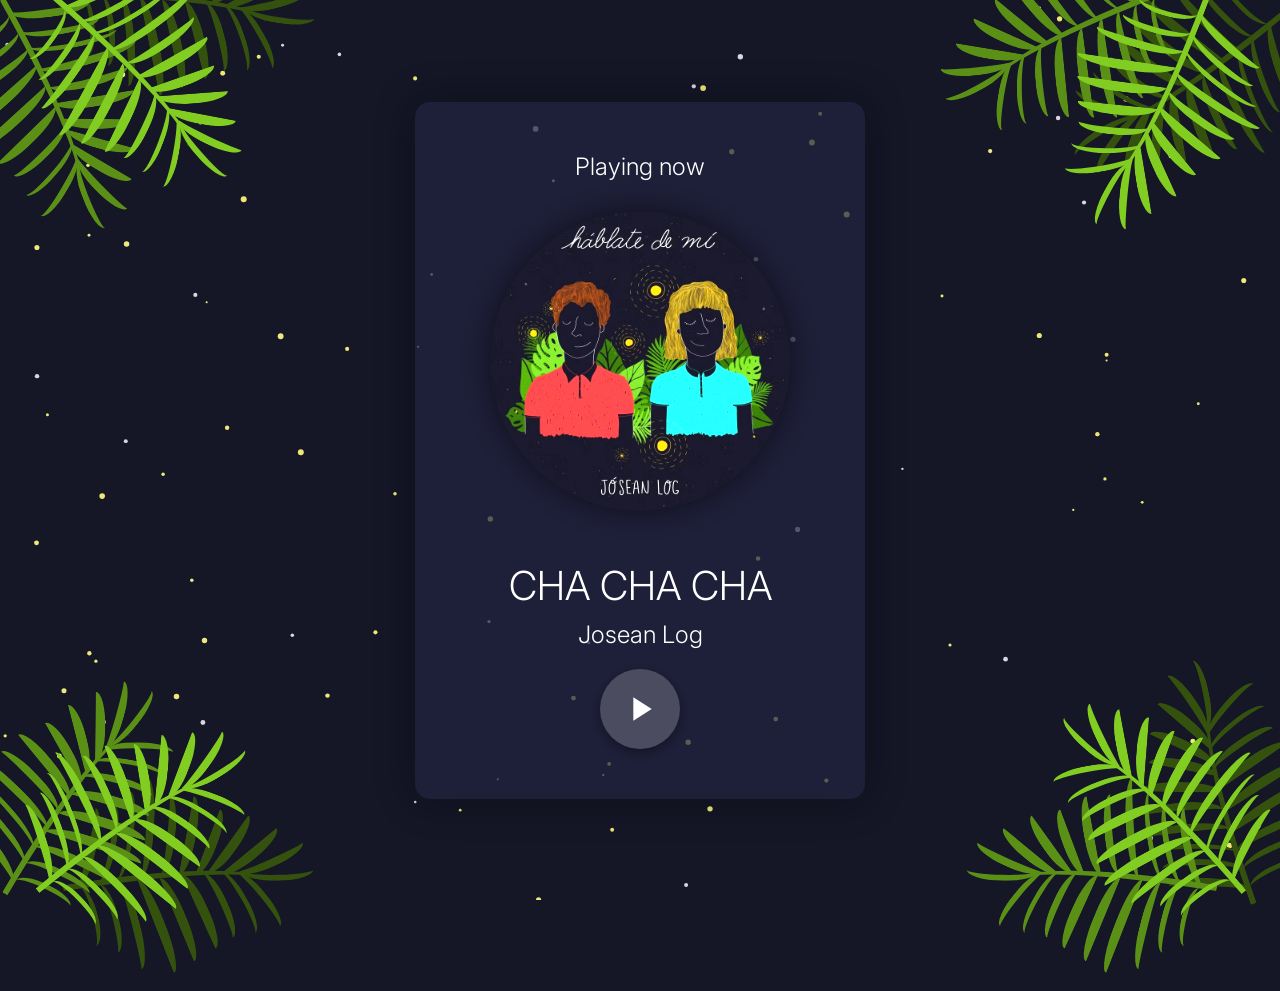
==== cancion/Joseanlog.html @ 3112f9dd "medio crudo" ====
<!DOCTYPE html>
<html lang="es">
<head>
  <meta charset="UTF-8">
  <meta name="viewport" content="width=device-width, initial-scale=1.0">
  <link rel="icon" href="../flowers.png" type="image/x-icon" />
  <title>Flores Amarillas</title>
  <style>
    @import url('https://fonts.googleapis.com/css2?family=Inter:ital,opsz,wght@0,14..32,100..900;1,14..32,100..900&family=Montserrat:ital,wght@0,100..900;1,100..900&display=swap');
    * {
        margin: 0;
        padding: 0;
        box-sizing: border-box;
        font-family: 'Inter', sans-serif;
    }

    :root {
        --green: #82cd21;
    }

    body {
        overflow: hidden;
        width: 100%;
        height: 100vh;
        background: #151626;

        display: flex;
        justify-content: center;
        align-items: center;
    }

    .hojas-container {
        width: 100%;
        height: 100%;
        position: relative;
        animation: scale-down 2s ease-out;
    }

    #canvas {
        position: absolute;
        top: 0;
        left: 0;
        width: 100%;
        height: 100%;
        z-index: -5;
    }

    .main {
        width: 100%;
        height: 100%;
        position: absolute;
        top: 0;
        left: 0;
        z-index: 1000;
        display: flex;
        justify-content: center;
        align-items: center;
    }
  </style>

  <style>
    .disc {
        width: 15vw;
        height: 15vw;
        min-height: 300px;
        min-width: 300px;
        border-radius: 50%;
        background: #151626;
        overflow: hidden;
        box-shadow: 0 0 25px rgba(0, 0, 0, 0.5);

        animation: rotation 30s linear infinite;

    }


    @keyframes rotation {
        0% {
            transform: rotate(0deg);
        }
        100% {
            transform: rotate(360deg);
        }
        
    }

    .disc img {
        filter: brightness(1.2);
        width: 100%;
        height: 100%;
        object-fit: cover;
    }

    .reproductor {
        display: flex;
        justify-content: center;
        align-items: center;
        flex-direction: column;
 
        position: relative;
        width: 23%;
        min-width: 450px;
        padding: 50px;
        background: #22233fb6;
        box-sizing: border-box;
        border-radius: 15px;
        box-shadow: 0 0 40px rgba(0, 0, 0, 0.3);

        text-align: center;
    }

    .reproductor h1 {
        color: white;
        font-size: 2.5em;
        margin-bottom: 10px;
        font-weight: 300;
    }

    .reproductor p{
        color: white;
        font-size: 1.5em;
        font-weight: 300;
    }

    .reproductor p:first-child {
        margin-bottom: 30px;
    }

    .info {
        margin-top: 50px;
    }

    .control-btn {
        background: #ffffff33;
        color: white;
        border: none;
        width: 80px;
        margin-top: 20px;
        height: 80px;
        border-radius: 50%;
        font-size: 1.2em;
        cursor: pointer;
        transition: all 0.3s ease;
        display: flex;
        justify-content: center;
        align-items: center;
        box-shadow: 0 4px 10px rgba(0, 0, 0, 0.3);
    }

    .control-btn:hover {
        background: #6bac15;
        transform: scale(1.05);
    }

    .control-btn:active {
        transform: scale(0.95);
    }

    .play-icon, .pause-icon {
        position: absolute;
        transition: opacity 0.3s ease, transform 0.3s ease;
    }

    .play-icon {
        opacity: 0;
        transform: scale(1.5);
    }

    .pause-icon {
        opacity: 1;
        transform: scale(1.8);
    }

    .control-btn.paused .play-icon {
        opacity: 1;
        transform: scale(2);
    }

    .control-btn.paused .pause-icon {
        opacity: 0;
        transform: scale(1.5);
    }
  </style>

  <style>
    .hoja {
        width: 30px;
        height: 200px;
        border-radius: 100% 0 0 0;
        border-left: 6px solid var(--green);
        position: relative;
        transform-origin: left bottom;
    }

    .hojita {
        width: 70px;
        height: 20px;
        border-radius: 50%;
        border-top: 6px solid var(--green);
        position: absolute;
    }

    .hojita-1 {
        top: -25px;
        left: -20px;
        transform: rotate(98deg);
    }

    .hojita-2 {
        top: -20px;
        left: -35px;
        border-top-width: 8px;
        transform: rotate(75deg);
    }

    .hojita-3 {
        left: -45px;
        border-top-width: 10px;
        transform: rotate(60deg);
    }

    .hojita-4 {
        width: 70px;
        top: 20px;
        left: -55px;
        border-top-width: 10px;
        transform: rotate(45deg);
    }

    .hojita-5 {
        top: 40px;
        left: -60px;
        border-top-width: 10px;
        transform: rotate(30deg);
    }

    .hojita-6 {
        width: 80px;
        top: 60px;
        left: -75px;
        border-top-width: 10px;
        transform: rotate(20deg);
    }

    .hojita-7 {
        width: 80px;
        top: 80px;
        left: -80px;
        border-top-width: 8px;
        transform: rotate(15deg);
    }

    .hojita-8 {
        width:100px;
        top: 100px;
        left: -100px;
        border-radius: 100%;
        border-top-width: 8px;
        transform: rotate(13deg);
    }

    .hojita-9 {
        width: 90px;
        top: 122px;
        left: -90px;
        border-top-width: 5px;
        transform: rotate(18deg);
    }

    .hojita-10 {
        width: 80px;
        top: 140px;
        left: -80px;
        border-top-width: 6px;
        transform: rotate(20deg);
    }

    .hojita-11 {
        width: 80px;
        top: 160px;
        left: -80px;
        border-top-width: 8px;
        transform: rotate(22deg);
    }

    .hojita-12 {
        top: 0px;
        left: 5px;
        transform: rotate(-30deg);
    }

    .hojita-13 {
        top: 20px;
        left: 5px;
        border-top-width: 5px;
        transform: rotate(-20deg);
    }

    .hojita-14 {
        top: 40px;
        left: 5px;
        border-top-width: 7px;
        transform: rotate(-15deg);
    }

    .hojita-15 {
        width: 80px;
        top: 60px;
        left: 3px;
        border-top-width: 10px;
        transform: rotate(-15deg);
    }

    .hojita-16 {
        width: 90px;
        top: 83px;
        left: 2px;
        border-top-width: 10px;
        transform: rotate(-13deg);
    }

    .hojita-17 {
        width: 100px;
        top: 105px;
        left: 0px;
        border-top-width: 10px;
        transform: rotate(-12deg);
    }

    .hojita-18 {
        width: 90px;
        top: 130px;
        left: 0px;
        border-top-width: 8px;
        transform: rotate(-5deg);
    }

    .hojita-19 {
        width: 70px;
        top: 150px;
        left: 0px;
        border-top-width: 6px;
        transform: rotate(-5deg);
    }

    .hojita-20 {
        width: 60px;
        top: 170px;
        left: 0px;
        border-top-width: 5px;
        transform: rotate(-5deg);
    }
  </style>

  <style>
    /* arriba a la izq */
    .hoja-1 {
        position: absolute;
        transform-origin: center bottom;
        top: -195px;
        left: -23px;
        transform: rotate(150deg);
        filter: brightness(0.7);
        z-index: -1;
    }

    .hoja-2 {
        position: absolute;
        transform-origin: center bottom;
        top: -195px;
        left: 30px;
        transform: rotate(130deg);
        z-index: 10
    }

    .hoja-3 {
        position: absolute;
        transform-origin: center bottom;
        top: -195px;
        left: 50px;
        transform: rotate(90deg);
        filter: brightness(0.4);
        z-index: -2;
    }

    /* arriba a la der */
    .hoja-4 {
        position: absolute;
        transform-origin: center bottom;
        top: -195px;
        right: -10px;
        transform: rotate(230deg);
        filter: brightness(0.4);
        z-index: -2;
    }

    .hoja-5 {
        position: absolute;
        transform-origin: center bottom;
        top: -205px;
        right: 70px;
        transform: rotate(200deg);
        z-index: 10;
    }

    .hoja-6 {
        position: absolute;
        transform-origin: center bottom;
        top: -200px;
        right: 90px;
        transform: rotate(250deg) scaleX(-1);
        filter: brightness(0.7);
        z-index: -1;
    }

    /* abajo a la izq */
    .hoja-7 {
        position: absolute;
        transform-origin: center bottom;
        bottom: 0px;
        left: 0px;
        transform: rotate(30deg);
        filter: brightness(0.7);
        z-index: -1;
    }

    .hoja-8 {
        position: absolute;
        transform-origin: center bottom;
        bottom: 0px;
        left: 30px;
        transform: rotate(50deg);
        z-index: 10;
    }

    .hoja-9 {
        position: absolute;
        transform-origin: center bottom;
        bottom: 0px;
        left: 50px;
        transform: rotate(80deg);
        filter: brightness(0.4);
        z-index: -2;
    }

    /* abajo a la der */
    .hoja-10 {
        position: absolute;
        transform-origin: center bottom;
        bottom: 0px;
        right: 0px;
        transform: rotate(-20deg);
        filter: brightness(0.4);
        z-index: -2;
    }

    .hoja-11 {
        position: absolute;
        transform-origin: center bottom;
        bottom: 0px;
        right: 30px;
        transform: rotate(-40deg) scaleX(-1);
        z-index: 10;
    }

    .hoja-12 {
        position: absolute;
        transform-origin: center bottom;
        bottom: 0px;
        right: 50px;
        transform: rotate(-80deg) scaleX(-1);
        filter: brightness(0.7);
        z-index: -1;
    }


    @keyframes scale-down {
        0% {
            transform: scale(3);
        }
        100% {
            transform: scale(1);
        }
    }
  </style>
</head>
<body>
    <audio id="musicPlayer" autoplay loop>
        <source src="Jósean Log - Háblate de Mí (Full EP).mp3" type="audio/mp3">
        Tu navegador no soporta el elemento de audio.
    </audio>
    <div class="main">
        <div class="reproductor">
            <p>Playing now</p>
            <div class="disc">
                <img src="hablate_de_mi.avif" alt="">
            </div>
            <div class="info">
                <h1>CHA CHA CHA</h1>
                <p>Josean Log</p>
            </div>
            <button id="playPauseBtn" class="control-btn">
                <svg class="play-icon" width="20" height="20" viewBox="0 0 24 24" fill="none" xmlns="http://www.w3.org/2000/svg">
                  <path d="M8 5V19L19 12L8 5Z" fill="white"/>
                </svg>
                <svg class="pause-icon" width="20" height="20" viewBox="0 0 24 24" fill="none" xmlns="http://www.w3.org/2000/svg">
                  <path d="M6 4H10V20H6V4ZM14 4H18V20H14V4Z" fill="white"/>
                </svg>
              </button>
        </div>
    </div>

    <script>
        // Elementos del DOM
        const musicPlayer = document.getElementById('musicPlayer');
        const playPauseBtn = document.getElementById('playPauseBtn');
        const disc = document.querySelector('.disc');
        
        // Estado de reproducción
        let isPlaying = true;
        let animationPaused = false;
        
        // Función para pausar/reproducir
        playPauseBtn.addEventListener('click', function() {
            if (isPlaying) {
            // Pausar música
            musicPlayer.pause();
            // Pausar animación
            disc.style.animationPlayState = 'paused';
            // Pausar animación de hojas
            animationPaused = true;
            // Cambiar estado visual del botón
            playPauseBtn.classList.add('paused');
            } else {
            // Reproducir música
            musicPlayer.play();
            // Reanudar animación
            disc.style.animationPlayState = 'running';
            // Reanudar animación de hojas
            animationPaused = false;
            // Cambiar estado visual del botón
            playPauseBtn.classList.remove('paused');
            }
            // Cambiar estado
            isPlaying = !isPlaying;
        });
    
        // poner en play lueog de 0.5 segundos si no se ha puesto
        setTimeout(() => {
            playPauseBtn.click();
        }, 200);
    </script>

    <canvas
        id = "canvas"
    ></canvas>
    <div class="hojas-container"> 
        <div class="hoja-1">
            <div class="hoja">
                <!-- top -->
                <div class="hojita hojita-1"></div>

                <!-- left -->
                <div class="hojita hojita-2"></div>
                <div class="hojita hojita-3"></div>
                <div class="hojita hojita-4"></div>
                <div class="hojita hojita-5"></div>
                <div class="hojita hojita-6"></div>
                <div class="hojita hojita-7"></div>
                <div class="hojita hojita-8"></div>
                <div class="hojita hojita-9"></div>
                <div class="hojita hojita-10"></div>
                <div class="hojita hojita-11"></div>

                <!-- right -->
                <div class="hojita hojita-12"></div>
                <div class="hojita hojita-13"></div>
                <div class="hojita hojita-14"></div>
                <div class="hojita hojita-15"></div>
                <div class="hojita hojita-16"></div>
                <div class="hojita hojita-17"></div>
                <div class="hojita hojita-18"></div>
                <div class="hojita hojita-19"></div>
                <div class="hojita hojita-20"></div>
            </div>
        </div>

        <div class="hoja-2">
            <div class="hoja">
                <!-- top -->
                <div class="hojita hojita-1"></div>

                <!-- left -->
                <div class="hojita hojita-2"></div>
                <div class="hojita hojita-3"></div>
                <div class="hojita hojita-4"></div>
                <div class="hojita hojita-5"></div>
                <div class="hojita hojita-6"></div>
                <div class="hojita hojita-7"></div>
                <div class="hojita hojita-8"></div>
                <div class="hojita hojita-9"></div>
                <div class="hojita hojita-10"></div>
                <div class="hojita hojita-11"></div>

                <!-- right -->
                <div class="hojita hojita-12"></div>
                <div class="hojita hojita-13"></div>
                <div class="hojita hojita-14"></div>
                <div class="hojita hojita-15"></div>
                <div class="hojita hojita-16"></div>
                <div class="hojita hojita-17"></div>
                <div class="hojita hojita-18"></div>
                <div class="hojita hojita-19"></div>
                <div class="hojita hojita-20"></div>
            </div>
        </div>

        <div class="hoja-3">
            <div class="hoja">
                <!-- top -->
                <div class="hojita hojita-1"></div>

                <!-- left -->
                <div class="hojita hojita-2"></div>
                <div class="hojita hojita-3"></div>
                <div class="hojita hojita-4"></div>
                <div class="hojita hojita-5"></div>
                <div class="hojita hojita-6"></div>
                <div class="hojita hojita-7"></div>
                <div class="hojita hojita-8"></div>
                <div class="hojita hojita-9"></div>
                <div class="hojita hojita-10"></div>
                <div class="hojita hojita-11"></div>

                <!-- right -->
                <div class="hojita hojita-12"></div>
                <div class="hojita hojita-13"></div>
                <div class="hojita hojita-14"></div>
                <div class="hojita hojita-15"></div>
                <div class="hojita hojita-16"></div>
                <div class="hojita hojita-17"></div>
                <div class="hojita hojita-18"></div>
                <div class="hojita hojita-19"></div>
                <div class="hojita hojita-20"></div>
            </div>
        </div>

        <div class="hoja-4">
            <div class="hoja">
                <!-- top -->
                <div class="hojita hojita-1"></div>

                <!-- left -->
                <div class="hojita hojita-2"></div>
                <div class="hojita hojita-3"></div>
                <div class="hojita hojita-4"></div>
                <div class="hojita hojita-5"></div>
                <div class="hojita hojita-6"></div>
                <div class="hojita hojita-7"></div>
                <div class="hojita hojita-8"></div>
                <div class="hojita hojita-9"></div>
                <div class="hojita hojita-10"></div>
                <div class="hojita hojita-11"></div>

                <!-- right -->
                <div class="hojita hojita-12"></div>
                <div class="hojita hojita-13"></div>
                <div class="hojita hojita-14"></div>
                <div class="hojita hojita-15"></div>
                <div class="hojita hojita-16"></div>
                <div class="hojita hojita-17"></div>
                <div class="hojita hojita-18"></div>
                <div class="hojita hojita-19"></div>
                <div class="hojita hojita-20"></div>
            </div>
        </div>

        <div class="hoja-5">
            <div class="hoja">
                <!-- top -->
                <div class="hojita hojita-1"></div>

                <!-- left -->
                <div class="hojita hojita-2"></div>
                <div class="hojita hojita-3"></div>
                <div class="hojita hojita-4"></div>
                <div class="hojita hojita-5"></div>
                <div class="hojita hojita-6"></div>
                <div class="hojita hojita-7"></div>
                <div class="hojita hojita-8"></div>
                <div class="hojita hojita-9"></div>
                <div class="hojita hojita-10"></div>
                <div class="hojita hojita-11"></div>

                <!-- right -->
                <div class="hojita hojita-12"></div>
                <div class="hojita hojita-13"></div>
                <div class="hojita hojita-14"></div>
                <div class="hojita hojita-15"></div>
                <div class="hojita hojita-16"></div>
                <div class="hojita hojita-17"></div>
                <div class="hojita hojita-18"></div>
                <div class="hojita hojita-19"></div>
                <div class="hojita hojita-20"></div>
            </div>
        </div>

        <div class="hoja-6">
            <div class="hoja">
                <!-- top -->
                <div class="hojita hojita-1"></div>

                <!-- left -->
                <div class="hojita hojita-2"></div>
                <div class="hojita hojita-3"></div>
                <div class="hojita hojita-4"></div>
                <div class="hojita hojita-5"></div>
                <div class="hojita hojita-6"></div>
                <div class="hojita hojita-7"></div>
                <div class="hojita hojita-8"></div>
                <div class="hojita hojita-9"></div>
                <div class="hojita hojita-10"></div>
                <div class="hojita hojita-11"></div>

                <!-- right -->
                <div class="hojita hojita-12"></div>
                <div class="hojita hojita-13"></div>
                <div class="hojita hojita-14"></div>
                <div class="hojita hojita-15"></div>
                <div class="hojita hojita-16"></div>
                <div class="hojita hojita-17"></div>
                <div class="hojita hojita-18"></div>
                <div class="hojita hojita-19"></div>
                <div class="hojita hojita-20"></div>
            </div>
        </div>

        <div class="hoja-7">
            <div class="hoja">
                <!-- top -->
                <div class="hojita hojita-1"></div>

                <!-- left -->
                <div class="hojita hojita-2"></div>
                <div class="hojita hojita-3"></div>
                <div class="hojita hojita-4"></div>
                <div class="hojita hojita-5"></div>
                <div class="hojita hojita-6"></div>
                <div class="hojita hojita-7"></div>
                <div class="hojita hojita-8"></div>
                <div class="hojita hojita-9"></div>
                <div class="hojita hojita-10"></div>
                <div class="hojita hojita-11"></div>

                <!-- right -->
                <div class="hojita hojita-12"></div>
                <div class="hojita hojita-13"></div>
                <div class="hojita hojita-14"></div>
                <div class="hojita hojita-15"></div>
                <div class="hojita hojita-16"></div>
                <div class="hojita hojita-17"></div>
                <div class="hojita hojita-18"></div>
                <div class="hojita hojita-19"></div>
                <div class="hojita hojita-20"></div>
            </div>
        </div>

        <div class="hoja-8">
            <div class="hoja">
                <!-- top -->
                <div class="hojita hojita-1"></div>

                <!-- left -->
                <div class="hojita hojita-2"></div>
                <div class="hojita hojita-3"></div>
                <div class="hojita hojita-4"></div>
                <div class="hojita hojita-5"></div>
                <div class="hojita hojita-6"></div>
                <div class="hojita hojita-7"></div>
                <div class="hojita hojita-8"></div>
                <div class="hojita hojita-9"></div>
                <div class="hojita hojita-10"></div>
                <div class="hojita hojita-11"></div>

                <!-- right -->
                <div class="hojita hojita-12"></div>
                <div class="hojita hojita-13"></div>
                <div class="hojita hojita-14"></div>
                <div class="hojita hojita-15"></div>
                <div class="hojita hojita-16"></div>
                <div class="hojita hojita-17"></div>
                <div class="hojita hojita-18"></div>
                <div class="hojita hojita-19"></div>
                <div class="hojita hojita-20"></div>
            </div>
        </div>

        <div class="hoja-9">
            <div class="hoja">
                <!-- top -->
                <div class="hojita hojita-1"></div>

                <!-- left -->
                <div class="hojita hojita-2"></div>
                <div class="hojita hojita-3"></div>
                <div class="hojita hojita-4"></div>
                <div class="hojita hojita-5"></div>
                <div class="hojita hojita-6"></div>
                <div class="hojita hojita-7"></div>
                <div class="hojita hojita-8"></div>
                <div class="hojita hojita-9"></div>
                <div class="hojita hojita-10"></div>
                <div class="hojita hojita-11"></div>

                <!-- right -->
                <div class="hojita hojita-12"></div>
                <div class="hojita hojita-13"></div>
                <div class="hojita hojita-14"></div>
                <div class="hojita hojita-15"></div>
                <div class="hojita hojita-16"></div>
                <div class="hojita hojita-17"></div>
                <div class="hojita hojita-18"></div>
                <div class="hojita hojita-19"></div>
                <div class="hojita hojita-20"></div>
            </div>
        </div>

        <div class="hoja-10">
            <div class="hoja">
                <!-- top -->
                <div class="hojita hojita-1"></div>

                <!-- left -->
                <div class="hojita hojita-2"></div>
                <div class="hojita hojita-3"></div>
                <div class="hojita hojita-4"></div>
                <div class="hojita hojita-5"></div>
                <div class="hojita hojita-6"></div>
                <div class="hojita hojita-7"></div>
                <div class="hojita hojita-8"></div>
                <div class="hojita hojita-9"></div>
                <div class="hojita hojita-10"></div>
                <div class="hojita hojita-11"></div>

                <!-- right -->
                <div class="hojita hojita-12"></div>
                <div class="hojita hojita-13"></div>
                <div class="hojita hojita-14"></div>
                <div class="hojita hojita-15"></div>
                <div class="hojita hojita-16"></div>
                <div class="hojita hojita-17"></div>
                <div class="hojita hojita-18"></div>
                <div class="hojita hojita-19"></div>
                <div class="hojita hojita-20"></div>
            </div>
        </div>

        <div class="hoja-11">
            <div class="hoja">
                <!-- top -->
                <div class="hojita hojita-1"></div>

                <!-- left -->
                <div class="hojita hojita-2"></div>
                <div class="hojita hojita-3"></div>
                <div class="hojita hojita-4"></div>
                <div class="hojita hojita-5"></div>
                <div class="hojita hojita-6"></div>
                <div class="hojita hojita-7"></div>
                <div class="hojita hojita-8"></div>
                <div class="hojita hojita-9"></div>
                <div class="hojita hojita-10"></div>
                <div class="hojita hojita-11"></div>

                <!-- right -->
                <div class="hojita hojita-12"></div>
                <div class="hojita hojita-13"></div>
                <div class="hojita hojita-14"></div>
                <div class="hojita hojita-15"></div>
                <div class="hojita hojita-16"></div>
                <div class="hojita hojita-17"></div>
                <div class="hojita hojita-18"></div>
                <div class="hojita hojita-19"></div>
                <div class="hojita hojita-20"></div>
            </div>
        </div>

        <div class="hoja-12">
            <div class="hoja">
                <!-- top -->
                <div class="hojita hojita-1"></div>

                <!-- left -->
                <div class="hojita hojita-2"></div>
                <div class="hojita hojita-3"></div>
                <div class="hojita hojita-4"></div>
                <div class="hojita hojita-5"></div>
                <div class="hojita hojita-6"></div>
                <div class="hojita hojita-7"></div>
                <div class="hojita hojita-8"></div>
                <div class="hojita hojita-9"></div>
                <div class="hojita hojita-10"></div>
                <div class="hojita hojita-11"></div>

                <!-- right -->
                <div class="hojita hojita-12"></div>
                <div class="hojita hojita-13"></div>
                <div class="hojita hojita-14"></div>
                <div class="hojita hojita-15"></div>
                <div class="hojita hojita-16"></div>
                <div class="hojita hojita-17"></div>
                <div class="hojita hojita-18"></div>
                <div class="hojita hojita-19"></div>
                <div class="hojita hojita-20"></div>
            </div>
        </div>
    </div>

    <script>
        // Guardar estilos originales cuando cargue la página
        setTimeout(() => {
            // Seleccionar todas las hojas
            const hojas = document.querySelectorAll('[class^="hoja-"]');

            // Variables para controlar la animación
            let angulo = 0;
            const amplitud = 5; // Amplitud del movimiento en grados
            const velocidad = 0.02; // Velocidad de la oscilación

            // Almacenar las transformaciones originales de cada hoja
            const transformacionesOriginales = Array.from(hojas).map(hoja => {
            const estilo = window.getComputedStyle(hoja);
            console.log(estilo);
            return estilo.transform !== 'none' ? estilo.transform : '';
            });

            console.log(transformacionesOriginales);

            // Función para animar las hojas
            function animarHojas() {
            // Calcular el valor de oscilación basado en seno (entre -1 y 1) * amplitud
            const oscilacion = Math.sin(angulo) * amplitud;
            
            // Para cada hoja
            hojas.forEach((hoja, index) => {
                const transformOriginal = transformacionesOriginales[index];
                
                // Aplicar la transformación original más la oscilación
                if (transformOriginal) {
                hoja.style.transform = `${transformOriginal} rotate(${oscilacion}deg)`;
                } else {
                hoja.style.transform = `rotate(${oscilacion}deg)`;
                }
            });
            
            // Incrementar el ángulo para la próxima animación
            angulo += velocidad;
            
            // Continuar el loop de animación
            requestAnimationFrame(animarHojas);
            }


            setTimeout(animarHojas, 100);
        }, 1000);
    </script>


    <script>
        const canvas = document.getElementById('canvas');
        const ctx = canvas.getContext('2d');


        class Particle {
            constructor(x, y, minRadius, maxRadius, color, changeSpeed) {
                this.x = x;
                this.y = y;
                this.radius = Math.random() * (maxRadius - minRadius) + minRadius;
                this.color = color;
                this.changeSpeed = changeSpeed;
                this.maxRadius = maxRadius;
                this.minRadius = minRadius;
            }

            update() {
                this.draw();
                this.radius += this.changeSpeed;
                if (this.radius > this.maxRadius || this.radius < this.minRadius) {
                    this.changeSpeed = -this.changeSpeed;
                }
            }

            draw() {
                ctx.beginPath();
                ctx.arc(this.x, this.y, this.radius, 0, Math.PI * 2);
                ctx.fillStyle = this.color;
                ctx.fill();
            }
        }


        const particles = [];
        const colors = ['#eee776', '#d6d7df', '#eaea7d']

        function init() {
            for (let i = 0; i < 100; i++) {
                const x = Math.random() * canvas.width;
                const y = Math.random() * canvas.height;
                const minRadius = 1;
                const maxRadius = 3;
                const color = colors[Math.floor(Math.random() * colors.length)];
                const changeSpeed = Math.random() * 0.5;
                particles.push(new Particle(x, y, minRadius, maxRadius, color, changeSpeed));
            }
        }

        function animate() {
            ctx.clearRect(0, 0, canvas.width, canvas.height);
            particles.forEach(particle => {
                particle.update();
            });
            requestAnimationFrame(animate);
        }

        canvas.width = window.innerWidth;
        canvas.height = window.innerHeight;

        window.addEventListener('resize', () => {
            canvas.width = window.innerWidth;
            canvas.height = window.innerHeight;
            particles.length = 0;
            init();
        });

        init();
        animate();

    </script>


</body>
</html>
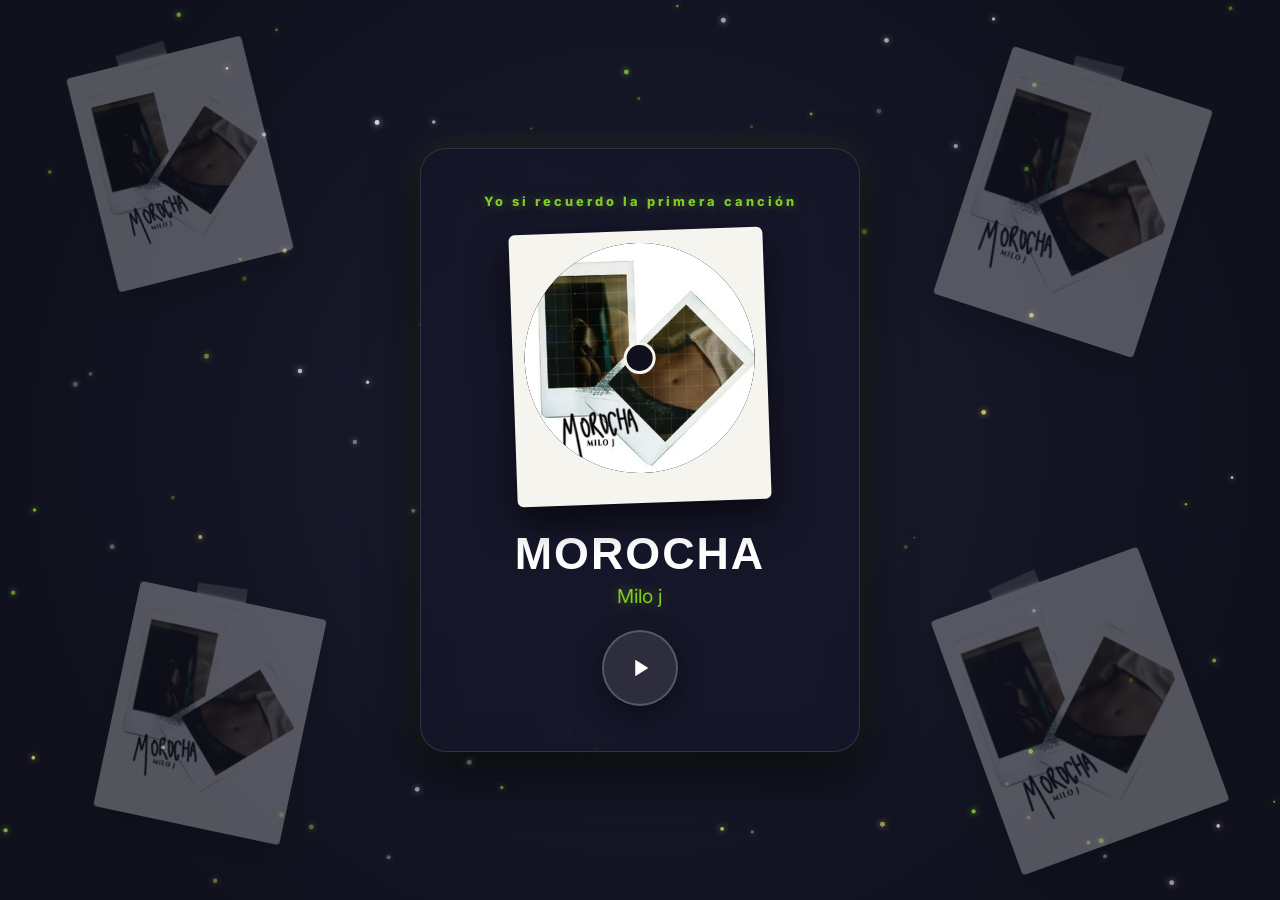
==== commit c16232c9: "fin" ====
--- a/cancion/Joseanlog.html
+++ b/cancion/Joseanlog.html
@@ -4,1039 +4,77 @@
   <meta charset="UTF-8">
   <meta name="viewport" content="width=device-width, initial-scale=1.0">
   <link rel="icon" href="../flowers.png" type="image/x-icon" />
-  <title>Flores Amarillas</title>
-  <style>
-    @import url('https://fonts.googleapis.com/css2?family=Inter:ital,opsz,wght@0,14..32,100..900;1,14..32,100..900&family=Montserrat:ital,wght@0,100..900;1,100..900&display=swap');
-    * {
-        margin: 0;
-        padding: 0;
-        box-sizing: border-box;
-        font-family: 'Inter', sans-serif;
-    }
-
-    :root {
-        --green: #82cd21;
-    }
-
-    body {
-        overflow: hidden;
-        width: 100%;
-        height: 100vh;
-        background: #151626;
-
-        display: flex;
-        justify-content: center;
-        align-items: center;
-    }
-
-    .hojas-container {
-        width: 100%;
-        height: 100%;
-        position: relative;
-        animation: scale-down 2s ease-out;
-    }
-
-    #canvas {
-        position: absolute;
-        top: 0;
-        left: 0;
-        width: 100%;
-        height: 100%;
-        z-index: -5;
-    }
-
-    .main {
-        width: 100%;
-        height: 100%;
-        position: absolute;
-        top: 0;
-        left: 0;
-        z-index: 1000;
-        display: flex;
-        justify-content: center;
-        align-items: center;
-    }
-  </style>
-
-  <style>
-    .disc {
-        width: 15vw;
-        height: 15vw;
-        min-height: 300px;
-        min-width: 300px;
-        border-radius: 50%;
-        background: #151626;
-        overflow: hidden;
-        box-shadow: 0 0 25px rgba(0, 0, 0, 0.5);
-
-        animation: rotation 30s linear infinite;
-
-    }
-
-
-    @keyframes rotation {
-        0% {
-            transform: rotate(0deg);
-        }
-        100% {
-            transform: rotate(360deg);
-        }
-        
-    }
-
-    .disc img {
-        filter: brightness(1.2);
-        width: 100%;
-        height: 100%;
-        object-fit: cover;
-    }
-
-    .reproductor {
-        display: flex;
-        justify-content: center;
-        align-items: center;
-        flex-direction: column;
- 
-        position: relative;
-        width: 23%;
-        min-width: 450px;
-        padding: 50px;
-        background: #22233fb6;
-        box-sizing: border-box;
-        border-radius: 15px;
-        box-shadow: 0 0 40px rgba(0, 0, 0, 0.3);
-
-        text-align: center;
-    }
-
-    .reproductor h1 {
-        color: white;
-        font-size: 2.5em;
-        margin-bottom: 10px;
-        font-weight: 300;
-    }
-
-    .reproductor p{
-        color: white;
-        font-size: 1.5em;
-        font-weight: 300;
-    }
-
-    .reproductor p:first-child {
-        margin-bottom: 30px;
-    }
-
-    .info {
-        margin-top: 50px;
-    }
-
-    .control-btn {
-        background: #ffffff33;
-        color: white;
-        border: none;
-        width: 80px;
-        margin-top: 20px;
-        height: 80px;
-        border-radius: 50%;
-        font-size: 1.2em;
-        cursor: pointer;
-        transition: all 0.3s ease;
-        display: flex;
-        justify-content: center;
-        align-items: center;
-        box-shadow: 0 4px 10px rgba(0, 0, 0, 0.3);
-    }
-
-    .control-btn:hover {
-        background: #6bac15;
-        transform: scale(1.05);
-    }
-
-    .control-btn:active {
-        transform: scale(0.95);
-    }
-
-    .play-icon, .pause-icon {
-        position: absolute;
-        transition: opacity 0.3s ease, transform 0.3s ease;
-    }
-
-    .play-icon {
-        opacity: 0;
-        transform: scale(1.5);
-    }
-
-    .pause-icon {
-        opacity: 1;
-        transform: scale(1.8);
-    }
-
-    .control-btn.paused .play-icon {
-        opacity: 1;
-        transform: scale(2);
-    }
-
-    .control-btn.paused .pause-icon {
-        opacity: 0;
-        transform: scale(1.5);
-    }
-  </style>
-
-  <style>
-    .hoja {
-        width: 30px;
-        height: 200px;
-        border-radius: 100% 0 0 0;
-        border-left: 6px solid var(--green);
-        position: relative;
-        transform-origin: left bottom;
-    }
-
-    .hojita {
-        width: 70px;
-        height: 20px;
-        border-radius: 50%;
-        border-top: 6px solid var(--green);
-        position: absolute;
-    }
-
-    .hojita-1 {
-        top: -25px;
-        left: -20px;
-        transform: rotate(98deg);
-    }
-
-    .hojita-2 {
-        top: -20px;
-        left: -35px;
-        border-top-width: 8px;
-        transform: rotate(75deg);
-    }
-
-    .hojita-3 {
-        left: -45px;
-        border-top-width: 10px;
-        transform: rotate(60deg);
-    }
-
-    .hojita-4 {
-        width: 70px;
-        top: 20px;
-        left: -55px;
-        border-top-width: 10px;
-        transform: rotate(45deg);
-    }
-
-    .hojita-5 {
-        top: 40px;
-        left: -60px;
-        border-top-width: 10px;
-        transform: rotate(30deg);
-    }
-
-    .hojita-6 {
-        width: 80px;
-        top: 60px;
-        left: -75px;
-        border-top-width: 10px;
-        transform: rotate(20deg);
-    }
-
-    .hojita-7 {
-        width: 80px;
-        top: 80px;
-        left: -80px;
-        border-top-width: 8px;
-        transform: rotate(15deg);
-    }
-
-    .hojita-8 {
-        width:100px;
-        top: 100px;
-        left: -100px;
-        border-radius: 100%;
-        border-top-width: 8px;
-        transform: rotate(13deg);
-    }
-
-    .hojita-9 {
-        width: 90px;
-        top: 122px;
-        left: -90px;
-        border-top-width: 5px;
-        transform: rotate(18deg);
-    }
-
-    .hojita-10 {
-        width: 80px;
-        top: 140px;
-        left: -80px;
-        border-top-width: 6px;
-        transform: rotate(20deg);
-    }
-
-    .hojita-11 {
-        width: 80px;
-        top: 160px;
-        left: -80px;
-        border-top-width: 8px;
-        transform: rotate(22deg);
-    }
-
-    .hojita-12 {
-        top: 0px;
-        left: 5px;
-        transform: rotate(-30deg);
-    }
-
-    .hojita-13 {
-        top: 20px;
-        left: 5px;
-        border-top-width: 5px;
-        transform: rotate(-20deg);
-    }
-
-    .hojita-14 {
-        top: 40px;
-        left: 5px;
-        border-top-width: 7px;
-        transform: rotate(-15deg);
-    }
-
-    .hojita-15 {
-        width: 80px;
-        top: 60px;
-        left: 3px;
-        border-top-width: 10px;
-        transform: rotate(-15deg);
-    }
-
-    .hojita-16 {
-        width: 90px;
-        top: 83px;
-        left: 2px;
-        border-top-width: 10px;
-        transform: rotate(-13deg);
-    }
-
-    .hojita-17 {
-        width: 100px;
-        top: 105px;
-        left: 0px;
-        border-top-width: 10px;
-        transform: rotate(-12deg);
-    }
-
-    .hojita-18 {
-        width: 90px;
-        top: 130px;
-        left: 0px;
-        border-top-width: 8px;
-        transform: rotate(-5deg);
-    }
-
-    .hojita-19 {
-        width: 70px;
-        top: 150px;
-        left: 0px;
-        border-top-width: 6px;
-        transform: rotate(-5deg);
-    }
-
-    .hojita-20 {
-        width: 60px;
-        top: 170px;
-        left: 0px;
-        border-top-width: 5px;
-        transform: rotate(-5deg);
-    }
-  </style>
-
-  <style>
-    /* arriba a la izq */
-    .hoja-1 {
-        position: absolute;
-        transform-origin: center bottom;
-        top: -195px;
-        left: -23px;
-        transform: rotate(150deg);
-        filter: brightness(0.7);
-        z-index: -1;
-    }
-
-    .hoja-2 {
-        position: absolute;
-        transform-origin: center bottom;
-        top: -195px;
-        left: 30px;
-        transform: rotate(130deg);
-        z-index: 10
-    }
-
-    .hoja-3 {
-        position: absolute;
-        transform-origin: center bottom;
-        top: -195px;
-        left: 50px;
-        transform: rotate(90deg);
-        filter: brightness(0.4);
-        z-index: -2;
-    }
-
-    /* arriba a la der */
-    .hoja-4 {
-        position: absolute;
-        transform-origin: center bottom;
-        top: -195px;
-        right: -10px;
-        transform: rotate(230deg);
-        filter: brightness(0.4);
-        z-index: -2;
-    }
-
-    .hoja-5 {
-        position: absolute;
-        transform-origin: center bottom;
-        top: -205px;
-        right: 70px;
-        transform: rotate(200deg);
-        z-index: 10;
-    }
-
-    .hoja-6 {
-        position: absolute;
-        transform-origin: center bottom;
-        top: -200px;
-        right: 90px;
-        transform: rotate(250deg) scaleX(-1);
-        filter: brightness(0.7);
-        z-index: -1;
-    }
-
-    /* abajo a la izq */
-    .hoja-7 {
-        position: absolute;
-        transform-origin: center bottom;
-        bottom: 0px;
-        left: 0px;
-        transform: rotate(30deg);
-        filter: brightness(0.7);
-        z-index: -1;
-    }
-
-    .hoja-8 {
-        position: absolute;
-        transform-origin: center bottom;
-        bottom: 0px;
-        left: 30px;
-        transform: rotate(50deg);
-        z-index: 10;
-    }
-
-    .hoja-9 {
-        position: absolute;
-        transform-origin: center bottom;
-        bottom: 0px;
-        left: 50px;
-        transform: rotate(80deg);
-        filter: brightness(0.4);
-        z-index: -2;
-    }
-
-    /* abajo a la der */
-    .hoja-10 {
-        position: absolute;
-        transform-origin: center bottom;
-        bottom: 0px;
-        right: 0px;
-        transform: rotate(-20deg);
-        filter: brightness(0.4);
-        z-index: -2;
-    }
-
-    .hoja-11 {
-        position: absolute;
-        transform-origin: center bottom;
-        bottom: 0px;
-        right: 30px;
-        transform: rotate(-40deg) scaleX(-1);
-        z-index: 10;
-    }
-
-    .hoja-12 {
-        position: absolute;
-        transform-origin: center bottom;
-        bottom: 0px;
-        right: 50px;
-        transform: rotate(-80deg) scaleX(-1);
-        filter: brightness(0.7);
-        z-index: -1;
-    }
-
-
-    @keyframes scale-down {
-        0% {
-            transform: scale(3);
-        }
-        100% {
-            transform: scale(1);
-        }
-    }
-  </style>
+  <title>Milo j - Morocha</title>
+  
+  <link rel="preconnect" href="https://fonts.googleapis.com">
+  <link rel="preconnect" href="https://fonts.gstatic.com" crossorigin>
+  <link href="https://fonts.googleapis.com/css2?family=Inter:wght@300;400;600;800&family=Permanent+Marker&display=swap" rel="stylesheet">
+  
+  <link rel="stylesheet" href="styles.css">
 </head>
 <body>
     <audio id="musicPlayer" autoplay loop>
-        <source src="Jósean Log - Háblate de Mí (Full EP).mp3" type="audio/mp3">
+        <source src="Morocha.mp3" type="audio/mp3">
         Tu navegador no soporta el elemento de audio.
     </audio>
-    <div class="main">
-        <div class="reproductor">
-            <p>Playing now</p>
-            <div class="disc">
-                <img src="hablate_de_mi.avif" alt="">
-            </div>
-            <div class="info">
-                <h1>CHA CHA CHA</h1>
-                <p>Josean Log</p>
-            </div>
-            <button id="playPauseBtn" class="control-btn">
-                <svg class="play-icon" width="20" height="20" viewBox="0 0 24 24" fill="none" xmlns="http://www.w3.org/2000/svg">
-                  <path d="M8 5V19L19 12L8 5Z" fill="white"/>
-                </svg>
-                <svg class="pause-icon" width="20" height="20" viewBox="0 0 24 24" fill="none" xmlns="http://www.w3.org/2000/svg">
-                  <path d="M6 4H10V20H6V4ZM14 4H18V20H14V4Z" fill="white"/>
-                </svg>
-              </button>
-        </div>
-    </div>
 
-    <script>
-        // Elementos del DOM
-        const musicPlayer = document.getElementById('musicPlayer');
-        const playPauseBtn = document.getElementById('playPauseBtn');
-        const disc = document.querySelector('.disc');
-        
-        // Estado de reproducción
-        let isPlaying = true;
-        let animationPaused = false;
-        
-        // Función para pausar/reproducir
-        playPauseBtn.addEventListener('click', function() {
-            if (isPlaying) {
-            // Pausar música
-            musicPlayer.pause();
-            // Pausar animación
-            disc.style.animationPlayState = 'paused';
-            // Pausar animación de hojas
-            animationPaused = true;
-            // Cambiar estado visual del botón
-            playPauseBtn.classList.add('paused');
-            } else {
-            // Reproducir música
-            musicPlayer.play();
-            // Reanudar animación
-            disc.style.animationPlayState = 'running';
-            // Reanudar animación de hojas
-            animationPaused = false;
-            // Cambiar estado visual del botón
-            playPauseBtn.classList.remove('paused');
-            }
-            // Cambiar estado
-            isPlaying = !isPlaying;
-        });
-    
-        // poner en play lueog de 0.5 segundos si no se ha puesto
-        setTimeout(() => {
-            playPauseBtn.click();
-        }, 200);
-    </script>
+    <canvas id="canvas"></canvas>
 
-    <canvas
-        id = "canvas"
-    ></canvas>
-    <div class="hojas-container"> 
-        <div class="hoja-1">
-            <div class="hoja">
-                <!-- top -->
-                <div class="hojita hojita-1"></div>
-
-                <!-- left -->
-                <div class="hojita hojita-2"></div>
-                <div class="hojita hojita-3"></div>
-                <div class="hojita hojita-4"></div>
-                <div class="hojita hojita-5"></div>
-                <div class="hojita hojita-6"></div>
-                <div class="hojita hojita-7"></div>
-                <div class="hojita hojita-8"></div>
-                <div class="hojita hojita-9"></div>
-                <div class="hojita hojita-10"></div>
-                <div class="hojita hojita-11"></div>
-
-                <!-- right -->
-                <div class="hojita hojita-12"></div>
-                <div class="hojita hojita-13"></div>
-                <div class="hojita hojita-14"></div>
-                <div class="hojita hojita-15"></div>
-                <div class="hojita hojita-16"></div>
-                <div class="hojita hojita-17"></div>
-                <div class="hojita hojita-18"></div>
-                <div class="hojita hojita-19"></div>
-                <div class="hojita hojita-20"></div>
+    <!-- Elementos gráficos de fondo: Mini Polaroids ambientales inspiradas en la portada -->
+    <div class="polaroid-gallery" id="polaroidGallery">
+        <div class="bg-polaroid p1">
+            <div class="tape"></div>
+            <div class="img-box">
+                <img src="morocha.jpg" alt="Morocha vibe 1">
             </div>
         </div>
-
-        <div class="hoja-2">
-            <div class="hoja">
-                <!-- top -->
-                <div class="hojita hojita-1"></div>
-
-                <!-- left -->
-                <div class="hojita hojita-2"></div>
-                <div class="hojita hojita-3"></div>
-                <div class="hojita hojita-4"></div>
-                <div class="hojita hojita-5"></div>
-                <div class="hojita hojita-6"></div>
-                <div class="hojita hojita-7"></div>
-                <div class="hojita hojita-8"></div>
-                <div class="hojita hojita-9"></div>
-                <div class="hojita hojita-10"></div>
-                <div class="hojita hojita-11"></div>
-
-                <!-- right -->
-                <div class="hojita hojita-12"></div>
-                <div class="hojita hojita-13"></div>
-                <div class="hojita hojita-14"></div>
-                <div class="hojita hojita-15"></div>
-                <div class="hojita hojita-16"></div>
-                <div class="hojita hojita-17"></div>
-                <div class="hojita hojita-18"></div>
-                <div class="hojita hojita-19"></div>
-                <div class="hojita hojita-20"></div>
+        <div class="bg-polaroid p2">
+            <div class="tape"></div>
+            <div class="img-box">
+                <img src="morocha.jpg" alt="Morocha vibe 2">
             </div>
         </div>
-
-        <div class="hoja-3">
-            <div class="hoja">
-                <!-- top -->
-                <div class="hojita hojita-1"></div>
-
-                <!-- left -->
-                <div class="hojita hojita-2"></div>
-                <div class="hojita hojita-3"></div>
-                <div class="hojita hojita-4"></div>
-                <div class="hojita hojita-5"></div>
-                <div class="hojita hojita-6"></div>
-                <div class="hojita hojita-7"></div>
-                <div class="hojita hojita-8"></div>
-                <div class="hojita hojita-9"></div>
-                <div class="hojita hojita-10"></div>
-                <div class="hojita hojita-11"></div>
-
-                <!-- right -->
-                <div class="hojita hojita-12"></div>
-                <div class="hojita hojita-13"></div>
-                <div class="hojita hojita-14"></div>
-                <div class="hojita hojita-15"></div>
-                <div class="hojita hojita-16"></div>
-                <div class="hojita hojita-17"></div>
-                <div class="hojita hojita-18"></div>
-                <div class="hojita hojita-19"></div>
-                <div class="hojita hojita-20"></div>
+        <div class="bg-polaroid p3">
+            <div class="tape"></div>
+            <div class="img-box">
+                <img src="morocha.jpg" alt="Morocha vibe 3">
             </div>
         </div>
-
-        <div class="hoja-4">
-            <div class="hoja">
-                <!-- top -->
-                <div class="hojita hojita-1"></div>
-
-                <!-- left -->
-                <div class="hojita hojita-2"></div>
-                <div class="hojita hojita-3"></div>
-                <div class="hojita hojita-4"></div>
-                <div class="hojita hojita-5"></div>
-                <div class="hojita hojita-6"></div>
-                <div class="hojita hojita-7"></div>
-                <div class="hojita hojita-8"></div>
-                <div class="hojita hojita-9"></div>
-                <div class="hojita hojita-10"></div>
-                <div class="hojita hojita-11"></div>
-
-                <!-- right -->
-                <div class="hojita hojita-12"></div>
-                <div class="hojita hojita-13"></div>
-                <div class="hojita hojita-14"></div>
-                <div class="hojita hojita-15"></div>
-                <div class="hojita hojita-16"></div>
-                <div class="hojita hojita-17"></div>
-                <div class="hojita hojita-18"></div>
-                <div class="hojita hojita-19"></div>
-                <div class="hojita hojita-20"></div>
-            </div>
-        </div>
-
-        <div class="hoja-5">
-            <div class="hoja">
-                <!-- top -->
-                <div class="hojita hojita-1"></div>
-
-                <!-- left -->
-                <div class="hojita hojita-2"></div>
-                <div class="hojita hojita-3"></div>
-                <div class="hojita hojita-4"></div>
-                <div class="hojita hojita-5"></div>
-                <div class="hojita hojita-6"></div>
-                <div class="hojita hojita-7"></div>
-                <div class="hojita hojita-8"></div>
-                <div class="hojita hojita-9"></div>
-                <div class="hojita hojita-10"></div>
-                <div class="hojita hojita-11"></div>
-
-                <!-- right -->
-                <div class="hojita hojita-12"></div>
-                <div class="hojita hojita-13"></div>
-                <div class="hojita hojita-14"></div>
-                <div class="hojita hojita-15"></div>
-                <div class="hojita hojita-16"></div>
-                <div class="hojita hojita-17"></div>
-                <div class="hojita hojita-18"></div>
-                <div class="hojita hojita-19"></div>
-                <div class="hojita hojita-20"></div>
-            </div>
-        </div>
-
-        <div class="hoja-6">
-            <div class="hoja">
-                <!-- top -->
-                <div class="hojita hojita-1"></div>
-
-                <!-- left -->
-                <div class="hojita hojita-2"></div>
-                <div class="hojita hojita-3"></div>
-                <div class="hojita hojita-4"></div>
-                <div class="hojita hojita-5"></div>
-                <div class="hojita hojita-6"></div>
-                <div class="hojita hojita-7"></div>
-                <div class="hojita hojita-8"></div>
-                <div class="hojita hojita-9"></div>
-                <div class="hojita hojita-10"></div>
-                <div class="hojita hojita-11"></div>
-
-                <!-- right -->
-                <div class="hojita hojita-12"></div>
-                <div class="hojita hojita-13"></div>
-                <div class="hojita hojita-14"></div>
-                <div class="hojita hojita-15"></div>
-                <div class="hojita hojita-16"></div>
-                <div class="hojita hojita-17"></div>
-                <div class="hojita hojita-18"></div>
-                <div class="hojita hojita-19"></div>
-                <div class="hojita hojita-20"></div>
-            </div>
-        </div>
-
-        <div class="hoja-7">
-            <div class="hoja">
-                <!-- top -->
-                <div class="hojita hojita-1"></div>
-
-                <!-- left -->
-                <div class="hojita hojita-2"></div>
-                <div class="hojita hojita-3"></div>
-                <div class="hojita hojita-4"></div>
-                <div class="hojita hojita-5"></div>
-                <div class="hojita hojita-6"></div>
-                <div class="hojita hojita-7"></div>
-                <div class="hojita hojita-8"></div>
-                <div class="hojita hojita-9"></div>
-                <div class="hojita hojita-10"></div>
-                <div class="hojita hojita-11"></div>
-
-                <!-- right -->
-                <div class="hojita hojita-12"></div>
-                <div class="hojita hojita-13"></div>
-                <div class="hojita hojita-14"></div>
-                <div class="hojita hojita-15"></div>
-                <div class="hojita hojita-16"></div>
-                <div class="hojita hojita-17"></div>
-                <div class="hojita hojita-18"></div>
-                <div class="hojita hojita-19"></div>
-                <div class="hojita hojita-20"></div>
-            </div>
-        </div>
-
-        <div class="hoja-8">
-            <div class="hoja">
-                <!-- top -->
-                <div class="hojita hojita-1"></div>
-
-                <!-- left -->
-                <div class="hojita hojita-2"></div>
-                <div class="hojita hojita-3"></div>
-                <div class="hojita hojita-4"></div>
-                <div class="hojita hojita-5"></div>
-                <div class="hojita hojita-6"></div>
-                <div class="hojita hojita-7"></div>
-                <div class="hojita hojita-8"></div>
-                <div class="hojita hojita-9"></div>
-                <div class="hojita hojita-10"></div>
-                <div class="hojita hojita-11"></div>
-
-                <!-- right -->
-                <div class="hojita hojita-12"></div>
-                <div class="hojita hojita-13"></div>
-                <div class="hojita hojita-14"></div>
-                <div class="hojita hojita-15"></div>
-                <div class="hojita hojita-16"></div>
-                <div class="hojita hojita-17"></div>
-                <div class="hojita hojita-18"></div>
-                <div class="hojita hojita-19"></div>
-                <div class="hojita hojita-20"></div>
-            </div>
-        </div>
-
-        <div class="hoja-9">
-            <div class="hoja">
-                <!-- top -->
-                <div class="hojita hojita-1"></div>
-
-                <!-- left -->
-                <div class="hojita hojita-2"></div>
-                <div class="hojita hojita-3"></div>
-                <div class="hojita hojita-4"></div>
-                <div class="hojita hojita-5"></div>
-                <div class="hojita hojita-6"></div>
-                <div class="hojita hojita-7"></div>
-                <div class="hojita hojita-8"></div>
-                <div class="hojita hojita-9"></div>
-                <div class="hojita hojita-10"></div>
-                <div class="hojita hojita-11"></div>
-
-                <!-- right -->
-                <div class="hojita hojita-12"></div>
-                <div class="hojita hojita-13"></div>
-                <div class="hojita hojita-14"></div>
-                <div class="hojita hojita-15"></div>
-                <div class="hojita hojita-16"></div>
-                <div class="hojita hojita-17"></div>
-                <div class="hojita hojita-18"></div>
-                <div class="hojita hojita-19"></div>
-                <div class="hojita hojita-20"></div>
-            </div>
-        </div>
-
-        <div class="hoja-10">
-            <div class="hoja">
-                <!-- top -->
-                <div class="hojita hojita-1"></div>
-
-                <!-- left -->
-                <div class="hojita hojita-2"></div>
-                <div class="hojita hojita-3"></div>
-                <div class="hojita hojita-4"></div>
-                <div class="hojita hojita-5"></div>
-                <div class="hojita hojita-6"></div>
-                <div class="hojita hojita-7"></div>
-                <div class="hojita hojita-8"></div>
-                <div class="hojita hojita-9"></div>
-                <div class="hojita hojita-10"></div>
-                <div class="hojita hojita-11"></div>
-
-                <!-- right -->
-                <div class="hojita hojita-12"></div>
-                <div class="hojita hojita-13"></div>
-                <div class="hojita hojita-14"></div>
-                <div class="hojita hojita-15"></div>
-                <div class="hojita hojita-16"></div>
-                <div class="hojita hojita-17"></div>
-                <div class="hojita hojita-18"></div>
-                <div class="hojita hojita-19"></div>
-                <div class="hojita hojita-20"></div>
-            </div>
-        </div>
-
-        <div class="hoja-11">
-            <div class="hoja">
-                <!-- top -->
-                <div class="hojita hojita-1"></div>
-
-                <!-- left -->
-                <div class="hojita hojita-2"></div>
-                <div class="hojita hojita-3"></div>
-                <div class="hojita hojita-4"></div>
-                <div class="hojita hojita-5"></div>
-                <div class="hojita hojita-6"></div>
-                <div class="hojita hojita-7"></div>
-                <div class="hojita hojita-8"></div>
-                <div class="hojita hojita-9"></div>
-                <div class="hojita hojita-10"></div>
-                <div class="hojita hojita-11"></div>
-
-                <!-- right -->
-                <div class="hojita hojita-12"></div>
-                <div class="hojita hojita-13"></div>
-                <div class="hojita hojita-14"></div>
-                <div class="hojita hojita-15"></div>
-                <div class="hojita hojita-16"></div>
-                <div class="hojita hojita-17"></div>
-                <div class="hojita hojita-18"></div>
-                <div class="hojita hojita-19"></div>
-                <div class="hojita hojita-20"></div>
-            </div>
-        </div>
-
-        <div class="hoja-12">
-            <div class="hoja">
-                <!-- top -->
-                <div class="hojita hojita-1"></div>
-
-                <!-- left -->
-                <div class="hojita hojita-2"></div>
-                <div class="hojita hojita-3"></div>
-                <div class="hojita hojita-4"></div>
-                <div class="hojita hojita-5"></div>
-                <div class="hojita hojita-6"></div>
-                <div class="hojita hojita-7"></div>
-                <div class="hojita hojita-8"></div>
-                <div class="hojita hojita-9"></div>
-                <div class="hojita hojita-10"></div>
-                <div class="hojita hojita-11"></div>
-
-                <!-- right -->
-                <div class="hojita hojita-12"></div>
-                <div class="hojita hojita-13"></div>
-                <div class="hojita hojita-14"></div>
-                <div class="hojita hojita-15"></div>
-                <div class="hojita hojita-16"></div>
-                <div class="hojita hojita-17"></div>
-                <div class="hojita hojita-18"></div>
-                <div class="hojita hojita-19"></div>
-                <div class="hojita hojita-20"></div>
+        <div class="bg-polaroid p4">
+            <div class="tape"></div>
+            <div class="img-box">
+                <img src="morocha.jpg" alt="Morocha vibe 4">
             </div>
         </div>
     </div>
 
-    <script>
-        // Guardar estilos originales cuando cargue la página
-        setTimeout(() => {
-            // Seleccionar todas las hojas
-            const hojas = document.querySelectorAll('[class^="hoja-"]');
+    <!-- Reproductor Principal -->
+    <main class="main">
+        <div class="reproductor">
+            <span class="status-tag">Yo si recuerdo la primera canción</span>
+            
+            <div class="polaroid-main">
+                <div class="disc">
+                    <img src="morocha.jpg" alt="Milo j - Morocha Cover">
+                </div>
+            </div>
 
-            // Variables para controlar la animación
-            let angulo = 0;
-            const amplitud = 5; // Amplitud del movimiento en grados
-            const velocidad = 0.02; // Velocidad de la oscilación
+            <div class="info">
+                <h1>MOROCHA</h1>
+                <p>Milo j</p>
+            </div>
 
-            // Almacenar las transformaciones originales de cada hoja
-            const transformacionesOriginales = Array.from(hojas).map(hoja => {
-            const estilo = window.getComputedStyle(hoja);
-            console.log(estilo);
-            return estilo.transform !== 'none' ? estilo.transform : '';
-            });
+            <button id="playPauseBtn" class="control-btn" aria-label="Reproducir o pausar">
+                <svg class="play-icon" width="26" height="26" viewBox="0 0 24 24" fill="currentColor">
+                    <path d="M8 5v14l11-7z"/>
+                </svg>
+                <svg class="pause-icon" width="26" height="26" viewBox="0 0 24 24" fill="currentColor">
+                    <path d="M6 19h4V5H6v14zm8-14v14h4V5h-4z"/>
+                </svg>
+            </button>
+        </div>
+    </main>
 
-            console.log(transformacionesOriginales);
-
-            // Función para animar las hojas
-            function animarHojas() {
-            // Calcular el valor de oscilación basado en seno (entre -1 y 1) * amplitud
-            const oscilacion = Math.sin(angulo) * amplitud;
-            
-            // Para cada hoja
-            hojas.forEach((hoja, index) => {
-                const transformOriginal = transformacionesOriginales[index];
-                
-                // Aplicar la transformación original más la oscilación
-                if (transformOriginal) {
-                hoja.style.transform = `${transformOriginal} rotate(${oscilacion}deg)`;
-                } else {
-                hoja.style.transform = `rotate(${oscilacion}deg)`;
-                }
-            });
-            
-            // Incrementar el ángulo para la próxima animación
-            angulo += velocidad;
-            
-            // Continuar el loop de animación
-            requestAnimationFrame(animarHojas);
-            }
-
-
-            setTimeout(animarHojas, 100);
-        }, 1000);
-    </script>
-
-
-    <script>
-        const canvas = document.getElementById('canvas');
-        const ctx = canvas.getContext('2d');
-
-
-        class Particle {
-            constructor(x, y, minRadius, maxRadius, color, changeSpeed) {
-                this.x = x;
-                this.y = y;
-                this.radius = Math.random() * (maxRadius - minRadius) + minRadius;
-                this.color = color;
-                this.changeSpeed = changeSpeed;
-                this.maxRadius = maxRadius;
-                this.minRadius = minRadius;
-            }
-
-            update() {
-                this.draw();
-                this.radius += this.changeSpeed;
-                if (this.radius > this.maxRadius || this.radius < this.minRadius) {
-                    this.changeSpeed = -this.changeSpeed;
-                }
-            }
-
-            draw() {
-                ctx.beginPath();
-                ctx.arc(this.x, this.y, this.radius, 0, Math.PI * 2);
-                ctx.fillStyle = this.color;
-                ctx.fill();
-            }
-        }
-
-
-        const particles = [];
-        const colors = ['#eee776', '#d6d7df', '#eaea7d']
-
-        function init() {
-            for (let i = 0; i < 100; i++) {
-                const x = Math.random() * canvas.width;
-                const y = Math.random() * canvas.height;
-                const minRadius = 1;
-                const maxRadius = 3;
-                const color = colors[Math.floor(Math.random() * colors.length)];
-                const changeSpeed = Math.random() * 0.5;
-                particles.push(new Particle(x, y, minRadius, maxRadius, color, changeSpeed));
-            }
-        }
-
-        function animate() {
-            ctx.clearRect(0, 0, canvas.width, canvas.height);
-            particles.forEach(particle => {
-                particle.update();
-            });
-            requestAnimationFrame(animate);
-        }
-
-        canvas.width = window.innerWidth;
-        canvas.height = window.innerHeight;
-
-        window.addEventListener('resize', () => {
-            canvas.width = window.innerWidth;
-            canvas.height = window.innerHeight;
-            particles.length = 0;
-            init();
-        });
-
-        init();
-        animate();
-
-    </script>
-
-
+    <script src="script.js"></script>
 </body>
 </html>
--- a/cancion/styles.css
+++ b/cancion/styles.css
@@ -0,0 +1,313 @@
+*,
+*::before,
+*::after {
+    margin: 0;
+    padding: 0;
+    box-sizing: border-box;
+}
+
+:root {
+    --green: #82cd21;
+    --green-glow: rgba(130, 205, 33, 0.45);
+    --dark-bg: #10111d;
+    --card-bg: rgba(22, 23, 41, 0.78);
+    --paper-white: #f5f4ef;
+}
+
+body {
+    overflow: hidden;
+    width: 100vw;
+    height: 100vh;
+    background: radial-gradient(circle at center, #1b1c31 0%, var(--dark-bg) 80%);
+    display: flex;
+    justify-content: center;
+    align-items: center;
+    font-family: 'Inter', sans-serif;
+    color: #fff;
+}
+
+#canvas {
+    position: absolute;
+    top: 0;
+    left: 0;
+    width: 100%;
+    height: 100%;
+    z-index: 1;
+}
+
+/* Polaroids de Fondo */
+.polaroid-gallery {
+    position: absolute;
+    inset: 0;
+    width: 100%;
+    height: 100%;
+    z-index: 2;
+    pointer-events: none;
+}
+
+.bg-polaroid {
+    position: absolute;
+    background: var(--paper-white);
+    padding: 10px 10px 30px 10px;
+    border-radius: 4px;
+    box-shadow: 0 15px 35px rgba(0, 0, 0, 0.65);
+    opacity: 0.28;
+    filter: grayscale(40%) contrast(1.2);
+    transition: transform 0.6s ease, opacity 0.4s ease;
+    animation: floatDrift 12s ease-in-out infinite alternate;
+}
+
+.bg-polaroid .img-box {
+    width: 100%;
+    height: 100%;
+    overflow: hidden;
+    background: #000;
+}
+
+.bg-polaroid img {
+    width: 100%;
+    height: 100%;
+    object-fit: cover;
+    display: block;
+}
+
+/* Cinta adhesiva (Tape) en las esquinas */
+.bg-polaroid .tape {
+    position: absolute;
+    top: -12px;
+    left: 30%;
+    width: 50px;
+    height: 20px;
+    background: rgba(255, 255, 255, 0.35);
+    box-shadow: 0 1px 4px rgba(0,0,0,0.2);
+    backdrop-filter: blur(2px);
+    transform: rotate(-4deg);
+}
+
+/* Posiciones orgánicas en las 4 esquinas */
+.p1 {
+    width: 180px;
+    height: 220px;
+    top: 6%;
+    left: 7%;
+    transform: rotate(-14deg);
+    animation-delay: 0s;
+}
+
+.p2 {
+    width: 210px;
+    height: 260px;
+    top: 8%;
+    right: 8%;
+    transform: rotate(18deg);
+    animation-delay: 2s;
+}
+
+.p3 {
+    width: 190px;
+    height: 230px;
+    bottom: 8%;
+    left: 9%;
+    transform: rotate(12deg);
+    animation-delay: 4s;
+}
+
+.p4 {
+    width: 220px;
+    height: 270px;
+    bottom: 6%;
+    right: 7%;
+    transform: rotate(-20deg);
+    animation-delay: 1.5s;
+}
+
+@keyframes floatDrift {
+    0% {
+        transform: translateY(0px) rotate(var(--rot, -10deg));
+    }
+    100% {
+        transform: translateY(-20px) rotate(calc(var(--rot, -10deg) + 3deg));
+    }
+}
+
+/* Contenedor Central */
+.main {
+    position: absolute;
+    inset: 0;
+    z-index: 10;
+    display: flex;
+    justify-content: center;
+    align-items: center;
+}
+
+.reproductor {
+    display: flex;
+    justify-content: center;
+    align-items: center;
+    flex-direction: column;
+    width: 24%;
+    min-width: 440px;
+    padding: 45px 35px;
+    background: var(--card-bg);
+    backdrop-filter: blur(18px);
+    -webkit-backdrop-filter: blur(18px);
+    border: 1px solid rgba(255, 255, 255, 0.12);
+    border-radius: 26px;
+    box-shadow: 0 20px 50px rgba(0, 0, 0, 0.7), 0 0 35px rgba(130, 205, 33, 0.15);
+    text-align: center;
+}
+
+.status-tag {
+    font-size: 0.8rem;
+    font-weight: 800;
+    letter-spacing: 3px;
+    color: var(--green);
+    margin-bottom: 22px;
+    text-shadow: 0 0 10px var(--green-glow);
+}
+
+.polaroid-main {
+    padding: 12px 12px 30px 12px;
+    background: var(--paper-white);
+    border-radius: 6px;
+    box-shadow: 0 16px 35px rgba(0, 0, 0, 0.6);
+    transform: rotate(-2deg);
+    transition: transform 0.4s cubic-bezier(0.175, 0.885, 0.32, 1.275);
+}
+
+.polaroid-main:hover {
+    transform: rotate(0deg) scale(1.02);
+}
+
+.disc {
+    position: relative;
+    width: 230px;
+    height: 230px;
+    border-radius: 50%;
+    overflow: hidden;
+    background: #090a12;
+    animation: rotation 22s linear infinite;
+    box-shadow: inset 0 0 15px rgba(0, 0, 0, 0.9);
+}
+
+.disc::after {
+    content: '';
+    position: absolute;
+    inset: 0;
+    background-image: 
+        linear-gradient(rgba(255, 255, 255, 0.08) 1px, transparent 1px),
+        linear-gradient(90deg, rgba(255, 255, 255, 0.08) 1px, transparent 1px);
+    background-size: 16px 16px;
+    border-radius: 50%;
+    pointer-events: none;
+    z-index: 2;
+}
+
+.disc::before {
+    content: '';
+    position: absolute;
+    top: 50%;
+    left: 50%;
+    width: 32px;
+    height: 32px;
+    transform: translate(-50%, -50%);
+    background: var(--dark-bg);
+    border: 3px solid var(--paper-white);
+    border-radius: 50%;
+    z-index: 3;
+}
+
+.disc img {
+    width: 100%;
+    height: 100%;
+    object-fit: cover;
+}
+
+@keyframes rotation {
+    0% { transform: rotate(0deg); }
+    100% { transform: rotate(360deg); }
+}
+
+.info {
+    margin-top: 26px;
+    margin-bottom: 22px;
+}
+
+.info h1 {
+    font-family: 'Permanent Marker', cursive, sans-serif;
+    font-size: 2.8rem;
+    letter-spacing: 2px;
+    color: #fff;
+    line-height: 1.1;
+    margin-bottom: 5px;
+}
+
+.info p {
+    font-size: 1.2rem;
+    font-weight: 400;
+    color: var(--green);
+    text-shadow: 0 0 12px var(--green-glow);
+}
+
+.control-btn {
+    background: rgba(255, 255, 255, 0.1);
+    color: #fff;
+    border: 2px solid rgba(255, 255, 255, 0.2);
+    width: 76px;
+    height: 76px;
+    border-radius: 50%;
+    cursor: pointer;
+    transition: all 0.3s ease;
+    display: flex;
+    justify-content: center;
+    align-items: center;
+    box-shadow: 0 8px 25px rgba(0, 0, 0, 0.4);
+    position: relative;
+}
+
+.control-btn:hover {
+    background: var(--green);
+    border-color: var(--green);
+    color: #0b1302;
+    transform: scale(1.1);
+    box-shadow: 0 0 25px var(--green-glow);
+}
+
+.play-icon, .pause-icon {
+    position: absolute;
+    transition: opacity 0.25s ease, transform 0.25s ease;
+}
+
+.play-icon {
+    opacity: 0;
+    transform: scale(0.8);
+}
+
+.pause-icon {
+    opacity: 1;
+    transform: scale(1);
+}
+
+.control-btn.paused .play-icon {
+    opacity: 1;
+    transform: scale(1.1);
+}
+
+.control-btn.paused .pause-icon {
+    opacity: 0;
+    transform: scale(0.8);
+}
+
+@media (max-width: 600px) {
+    .reproductor {
+        min-width: 90vw;
+        padding: 30px 20px;
+    }
+    .disc {
+        width: 180px;
+        height: 180px;
+    }
+    .bg-polaroid {
+        display: none;
+    }
+}
